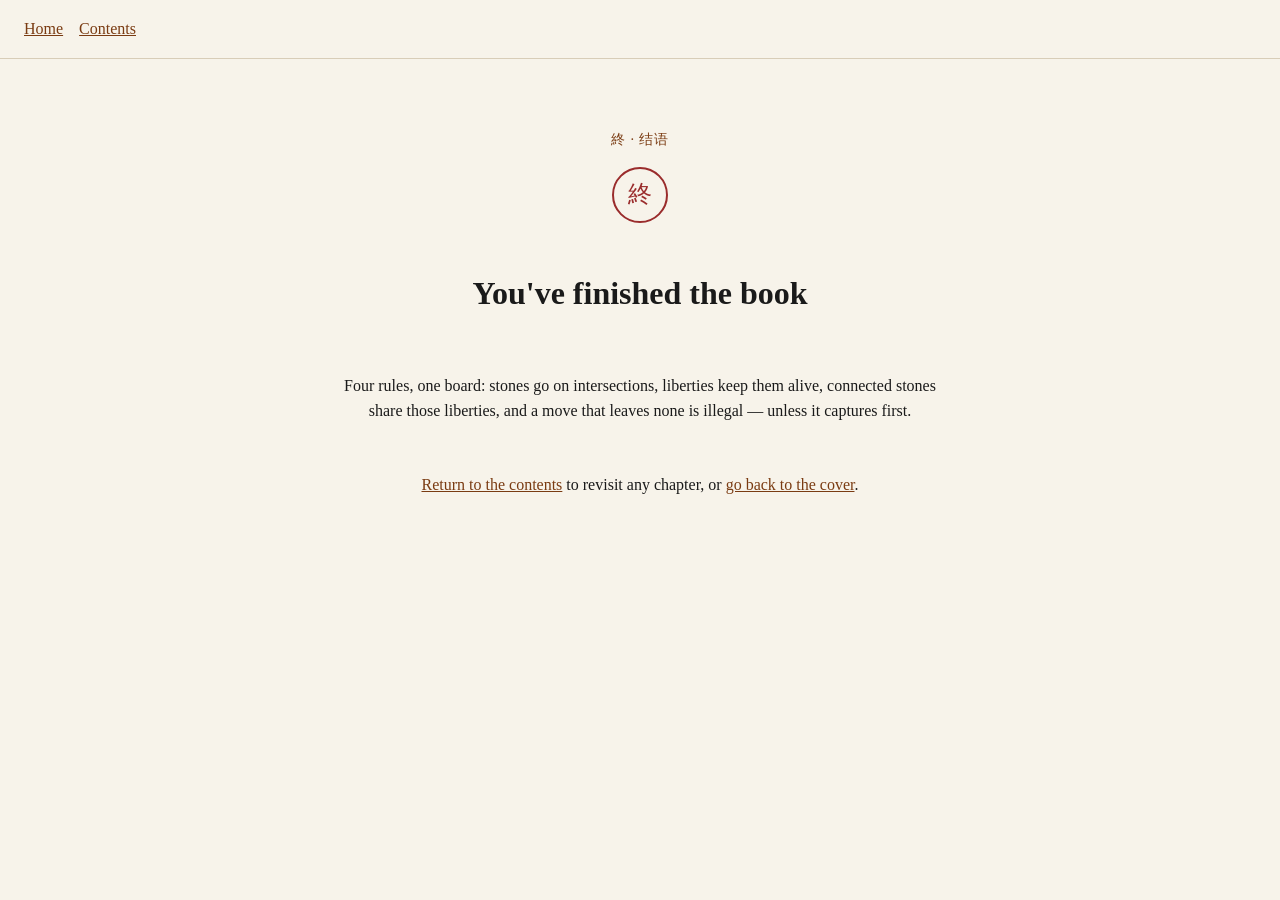
==== closing.html @ a7fff4a4 "feat: redesign lessons as interactive Go teaching book Co-Authored-By: Claude Sonnet 5 <noreply@anth" ====
<!doctype html>
<html lang="en-AU">
  <head>
    <meta charset="UTF-8" />
    <meta name="viewport" content="width=device-width, initial-scale=1.0" />
    <title>Closing — Learn Go</title>
    <link rel="stylesheet" href="./styles.css" />
    <script>
      (function () {
        try {
          var turn = sessionStorage.getItem("learn-go:page-turn");
          if (turn) {
            document.documentElement.setAttribute("data-turn", turn);
            sessionStorage.removeItem("learn-go:page-turn");
          }
        } catch (error) {
          // sessionStorage unavailable: falls back to the default transition.
        }
      })();
    </script>
  </head>
  <body>
    <header>
      <nav aria-label="Primary">
        <a href="./">Home</a>
        <a href="./contents.html">Contents</a>
      </nav>
    </header>
    <main class="closing">
      <p class="chapter-kicker">終 · 结语</p>
      <div class="closing-seal" aria-hidden="true">終</div>
      <h1>You've finished the book</h1>
      <p>
        Four rules, one board: stones go on intersections, liberties keep
        them alive, connected stones share those liberties, and a move that
        leaves none is illegal &mdash; unless it captures first.
      </p>
      <p>
        <a href="./contents.html">Return to the contents</a> to revisit any
        chapter, or <a href="./">go back to the cover</a>.
      </p>
    </main>
    <footer>
      <nav id="book-nav" aria-label="Chapter navigation"></nav>
    </footer>
    <script type="module">
      import { mount } from "./book-nav.ts";
      mount("closing", document.querySelector("#book-nav"));
    </script>
  </body>
</html>
---- styles.css ----
:root {
  color-scheme: light;

  --paper: #f7f3ea;
  --ink: #1a1a1a;
  --accent: #7a3b12;
  --rule: #d8cdb8;
  --seal: #9a2c2c;
  --board-wood: #dcb35c;
  --board-line: #3a2c14;
  --stone-black: #1c1c1c;
  --stone-white: #f5f5f0;
}

/* Cross-document page turns (§4): opt in to the platform's View Transitions
   API instead of a page-flip dependency. Unsupported browsers just navigate
   normally, so this needs no feature detection or fallback code. */
@view-transition {
  navigation: auto;
}

* {
  box-sizing: border-box;
}

body {
  margin: 0;

  /* Georgia/Times cover Latin text; the CJK fallbacks only ever get used for
     the chapter kickers' Chinese characters, which those fonts have no
     glyphs for. */
  font-family: Georgia, "Times New Roman", "Songti SC", "Noto Serif SC", serif;
  line-height: 1.6;
  color: var(--ink);
  background: var(--paper);
}

a {
  color: var(--accent);
}

header {
  padding: 1rem 1.5rem;
  border-bottom: 1px solid var(--rule);
  view-transition-name: book-header;
}

nav[aria-label="Primary"] {
  display: flex;
  gap: 1rem;
}

main {
  max-width: 40rem;
  margin: 0 auto;
  padding: 2rem 1.5rem 3rem;
  view-transition-name: book-page;
}

/* Cover page */
.cover {
  min-height: 60vh;
  display: flex;
  flex-direction: column;
  align-items: center;
  justify-content: center;
  text-align: center;
  gap: 1rem;
}

.cover-kicker {
  margin: 0;
  font-size: 1rem;
  letter-spacing: 0.05em;
  color: var(--accent);
}

.cover-tagline {
  font-style: italic;
  color: var(--accent);
  font-size: 1.25rem;
  margin: 0;
}

.cover-enter {
  display: inline-block;
  margin-top: 1rem;
  padding: 0.75rem 1.75rem;
  border: 1px solid var(--ink);
  border-radius: 0.25rem;
  text-decoration: none;
  transition: background-color 0.15s ease;
}

.cover-enter:hover {
  background-color: var(--rule);
}

/* Contents */
.contents-list {
  list-style: none;
  padding: 0;
  display: grid;
  gap: 0.75rem;
}

.contents-list li {
  display: flex;
  justify-content: space-between;
  align-items: center;
  gap: 1rem;
  padding: 0.75rem 1rem;
  border: 1px solid var(--rule);
  border-radius: 0.25rem;
}

.contents-entry {
  display: flex;
  flex-direction: column;
  gap: 0.15rem;
}

.lesson-status {
  color: var(--accent);
  font-size: 0.9rem;
}

/* Chapter numbering, shared by the contents list and every chapter page. A
   <p>, never a heading, so each page keeps exactly one <h1>. */
.chapter-kicker {
  margin: 0;
  font-size: 0.9rem;
  letter-spacing: 0.05em;
  color: var(--accent);
  font-style: normal;
}

/* The one or two sentences linking a chapter to the next (§7): visually
   set apart from the lesson's own explanatory text, not just another <p>. */
.chapter-transition {
  margin-top: 1.5rem;
  padding-top: 1rem;
  border-top: 1px solid var(--rule);
  font-style: italic;
}

/* A red seal/stamp accent for a completed chapter — text-based, so there's
   no image or alt-text to manage. */
.chapter-done {
  display: inline-flex;
  align-items: center;
  justify-content: center;
  width: 1.4rem;
  height: 1.4rem;
  border: 1px solid var(--seal);
  border-radius: 50%;
  color: var(--seal);
  font-size: 0.75rem;
  line-height: 1;
}

/* Lesson spread: a two-page book layout on wide screens, a single readable
   column on narrow ones rather than a shrunken spread. */
main.spread {
  max-width: 60rem;
}

.spread {
  display: grid;
  grid-template-columns: 1fr 1fr;
  gap: 2rem;
  align-items: start;
}

@media (width <= 47.99rem) {
  .spread {
    grid-template-columns: 1fr;
  }
}

.spread-board {
  display: flex;
  flex-direction: column;
  align-items: center;
  gap: 1rem;
}

.lesson-feedback {
  text-align: center;
  min-height: 1.6em;
  margin: 0;
}

.lesson-instruction {
  font-style: italic;
}

.lesson-controls {
  display: flex;
  flex-wrap: wrap;
  justify-content: center;
  gap: 0.75rem;
}

/* Page-turn footer (§4/§8): Previous/Next book-nav links shared by the four
   chapter pages and the closing page, rendered by book-nav.ts. */
.book-nav {
  display: flex;
  justify-content: space-between;
  gap: 1rem;
  margin-top: 2.5rem;
  padding-top: 1.25rem;
  border-top: 1px solid var(--rule);
}

.book-nav-link {
  display: inline-flex;
  align-items: center;
  min-height: 2.75rem;
  padding: 0.6rem 1.1rem;
  border: 1px solid var(--rule);
  border-radius: 0.25rem;
  text-decoration: none;
  transition: background-color 0.15s ease;
}

.book-nav-link:hover {
  background-color: var(--rule);
}

/* Closing page */
.closing {
  min-height: 60vh;
  display: flex;
  flex-direction: column;
  align-items: center;
  justify-content: center;
  text-align: center;
  gap: 1rem;
}

.closing-seal {
  width: 3.5rem;
  height: 3.5rem;
  display: flex;
  align-items: center;
  justify-content: center;
  margin-bottom: 0.5rem;
  border: 2px solid var(--seal);
  border-radius: 50%;
  color: var(--seal);
  font-size: 1.5rem;
}

/* Go board component */
.go-board {
  width: min(100%, 30rem);
  display: flex;
  flex-direction: column;
  align-items: center;
  gap: 0.75rem;
}

.go-board-grid {
  width: 100%;
  aspect-ratio: 1;
  background: var(--board-wood);
  border-radius: 0.25rem;
  touch-action: manipulation;
}

.go-board-line {
  stroke: var(--board-line);
  stroke-width: 0.03;
}

.go-board-star {
  fill: var(--board-line);
}

.go-board-hint {
  fill: var(--board-line);
  opacity: 0.35;
}

.go-board-highlight {
  fill: none;
  stroke: var(--accent);
  stroke-width: 0.05;
  pointer-events: none;
}

.go-board-point {
  fill: transparent;
}

.go-board-point-active {
  cursor: pointer;
}

.go-board-point-active:hover,
.go-board-point-active:focus-visible {
  stroke: var(--accent);
  stroke-width: 0.03;
  outline: none;
}

/* Some engines apply a default focus ring on plain :focus rather than
   waiting for :focus-visible's keyboard-only heuristic; suppress that too so
   a clicked point never grows a native outline the size guessed for an SVG
   shape with no CSS box. */
.go-board-point:focus {
  outline: none;
}

.go-board-point-black {
  fill: var(--stone-black);
  stroke: #000;
  stroke-width: 0.02;
}

.go-board-point-white {
  fill: var(--stone-white);
  stroke: #000;
  stroke-width: 0.02;
}

.go-board-reset {
  padding: 0.4rem 1rem;
  border: 1px solid var(--rule);
  border-radius: 0.25rem;
  background: var(--paper);
  color: var(--ink);
  cursor: pointer;
}

/* Page-turn transition (§4). The header keeps its own transition-name but no
   custom animation, so identical header markup just swaps instantly instead
   of visibly crossfading. */
::view-transition-old(book-header),
::view-transition-new(book-header) {
  animation: none;
}

/* A direct jump (contents list, header nav, the cover) never tags a
   direction, so it keeps the browser's default crossfade — just shortened,
   per §8's "direct contents navigation may use a shorter transition." */
html:not([data-turn]) ::view-transition-old(book-page),
html:not([data-turn]) ::view-transition-new(book-page) {
  animation-duration: 120ms;
}

/* Sequential Prev/Next (§4): a short rotate + slide standing in for a page
   turning forward or back. Chosen over a page-flip library because this is
   plain CSS with no runtime dependency at all. */
html[data-turn="next"]::view-transition-old(book-page) {
  animation: book-page-out-next 220ms ease-in both;
}

html[data-turn="next"]::view-transition-new(book-page) {
  animation: book-page-in-next 220ms ease-out both;
}

html[data-turn="prev"]::view-transition-old(book-page) {
  animation: book-page-out-prev 220ms ease-in both;
}

html[data-turn="prev"]::view-transition-new(book-page) {
  animation: book-page-in-prev 220ms ease-out both;
}

@keyframes book-page-out-next {
  to {
    transform: rotateY(-8deg) translateX(-6%);
    opacity: 0;
  }
}

@keyframes book-page-in-next {
  from {
    transform: rotateY(8deg) translateX(6%);
    opacity: 0;
  }
}

@keyframes book-page-out-prev {
  to {
    transform: rotateY(8deg) translateX(6%);
    opacity: 0;
  }
}

@keyframes book-page-in-prev {
  from {
    transform: rotateY(-8deg) translateX(-6%);
    opacity: 0;
  }
}

/* §6: reduced motion keeps a transition (so the incoming page isn't a jarring
   pop-in) but drops the physical rotate/slide for a near-instant fade. */
@media (prefers-reduced-motion: reduce) {
  ::view-transition-group(*),
  ::view-transition-old(*),
  ::view-transition-new(*) {
    animation-duration: 1ms !important;
    animation-delay: 0s !important;
  }
}
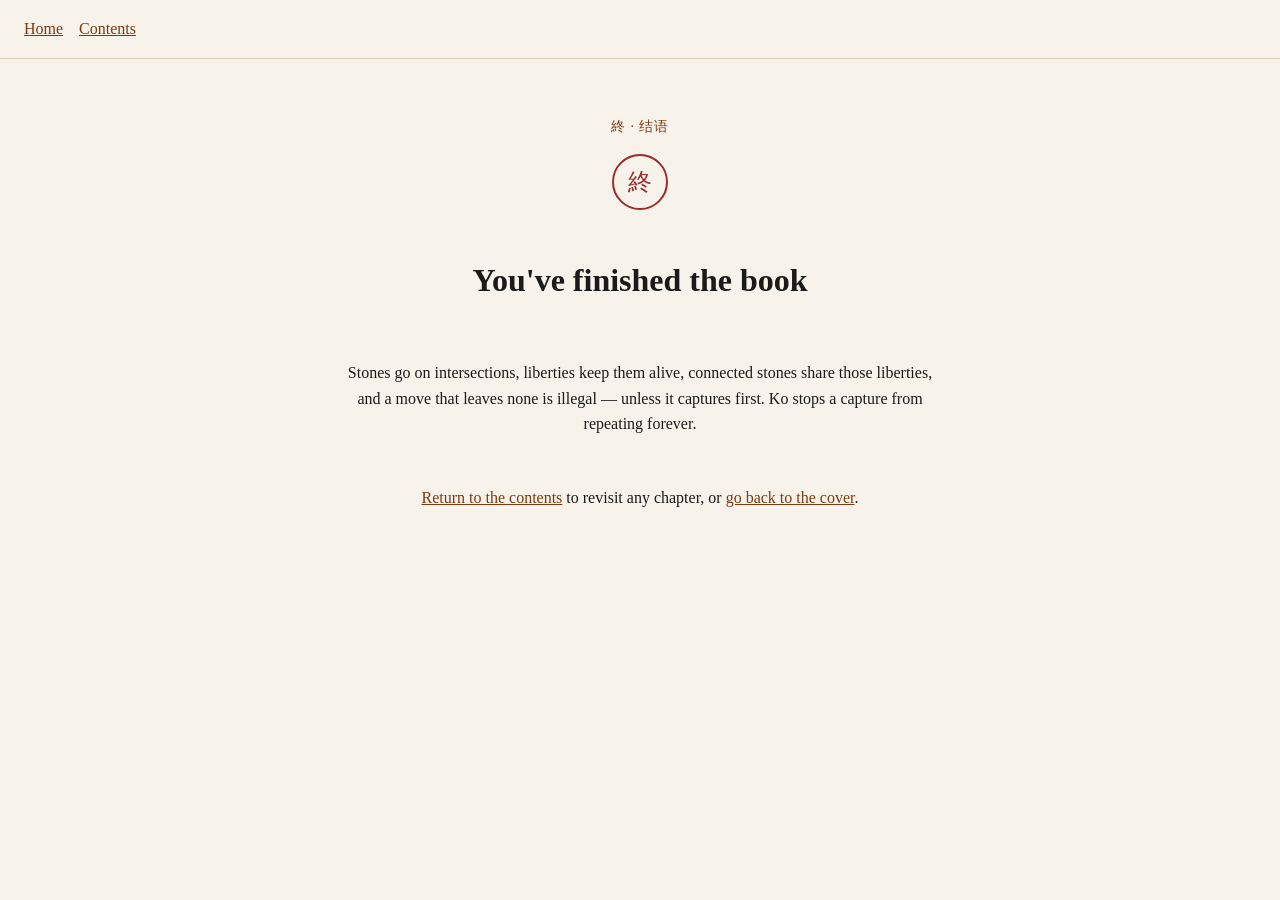
==== commit a593311a: "feat: add ko rule lesson Simple ko support in go-rules.ts (placeStone's optional koBoard parameter)," ====
--- a/closing.html
+++ b/closing.html
@@ -31,9 +31,10 @@
       <div class="closing-seal" aria-hidden="true">終</div>
       <h1>You've finished the book</h1>
       <p>
-        Four rules, one board: stones go on intersections, liberties keep
-        them alive, connected stones share those liberties, and a move that
-        leaves none is illegal &mdash; unless it captures first.
+        Stones go on intersections, liberties keep them alive, connected
+        stones share those liberties, and a move that leaves none is illegal
+        &mdash; unless it captures first. Ko stops a capture from repeating
+        forever.
       </p>
       <p>
         <a href="./contents.html">Return to the contents</a> to revisit any
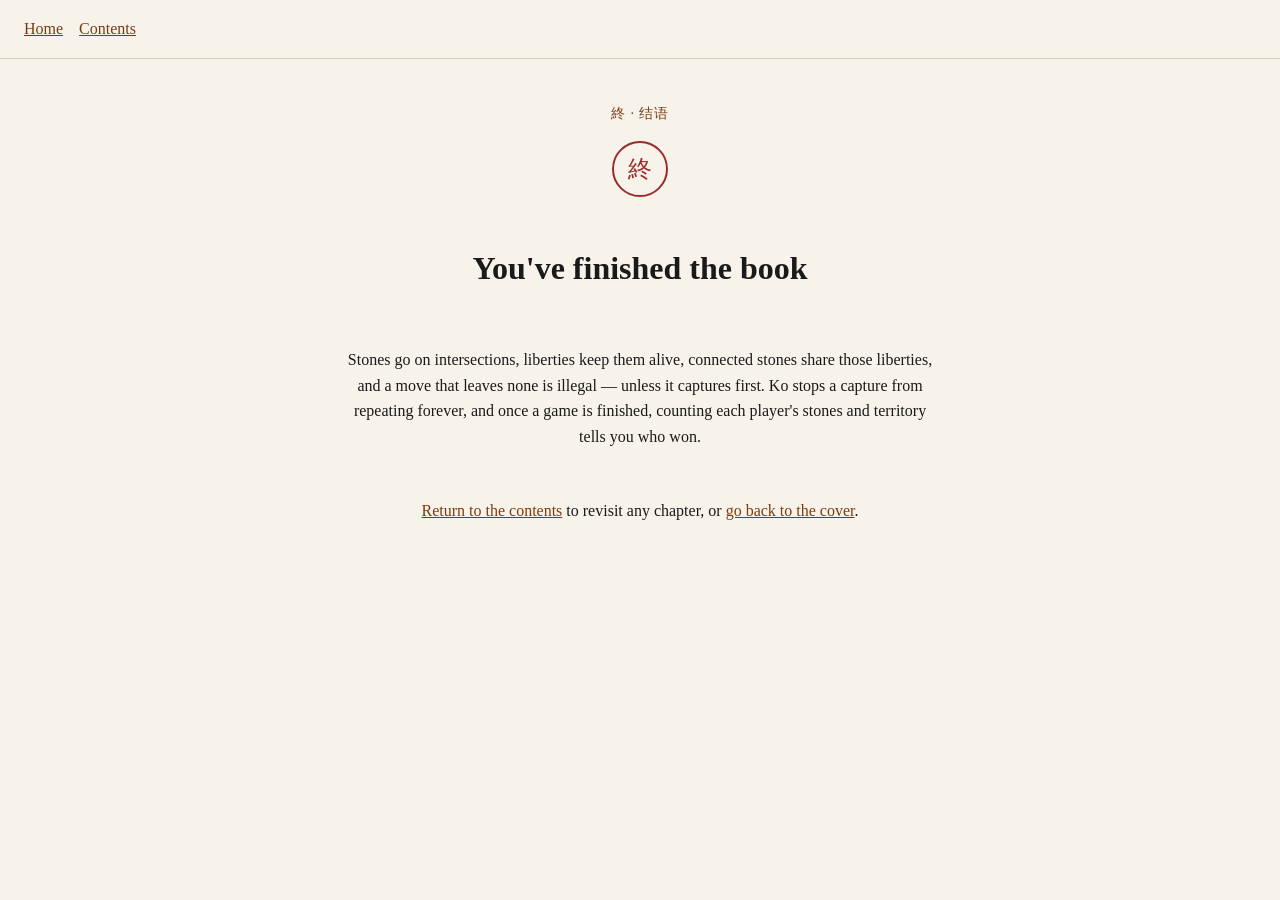
==== commit c35f3567: "feat: add final scoring lesson" ====
--- a/closing.html
+++ b/closing.html
@@ -34,7 +34,8 @@
         Stones go on intersections, liberties keep them alive, connected
         stones share those liberties, and a move that leaves none is illegal
         &mdash; unless it captures first. Ko stops a capture from repeating
-        forever.
+        forever, and once a game is finished, counting each player's stones
+        and territory tells you who won.
       </p>
       <p>
         <a href="./contents.html">Return to the contents</a> to revisit any
--- a/styles.css
+++ b/styles.css
@@ -313,6 +313,31 @@
   outline: none;
 }
 
+/* Territory markers (Lesson 6): shape carries the meaning, colour is only a
+   secondary cue — a square, a ring, and a cross read apart from each other
+   even in grayscale or under a colour-vision deficiency. */
+.go-board-marker {
+  pointer-events: none;
+}
+
+.go-board-marker-black {
+  fill: var(--ink);
+  opacity: 0.55;
+}
+
+.go-board-marker-white {
+  fill: none;
+  stroke: var(--ink);
+  stroke-width: 0.05;
+  opacity: 0.75;
+}
+
+.go-board-marker-neutral {
+  stroke: var(--accent);
+  stroke-width: 0.05;
+  opacity: 0.75;
+}
+
 .go-board-point-black {
   fill: var(--stone-black);
   stroke: #000;
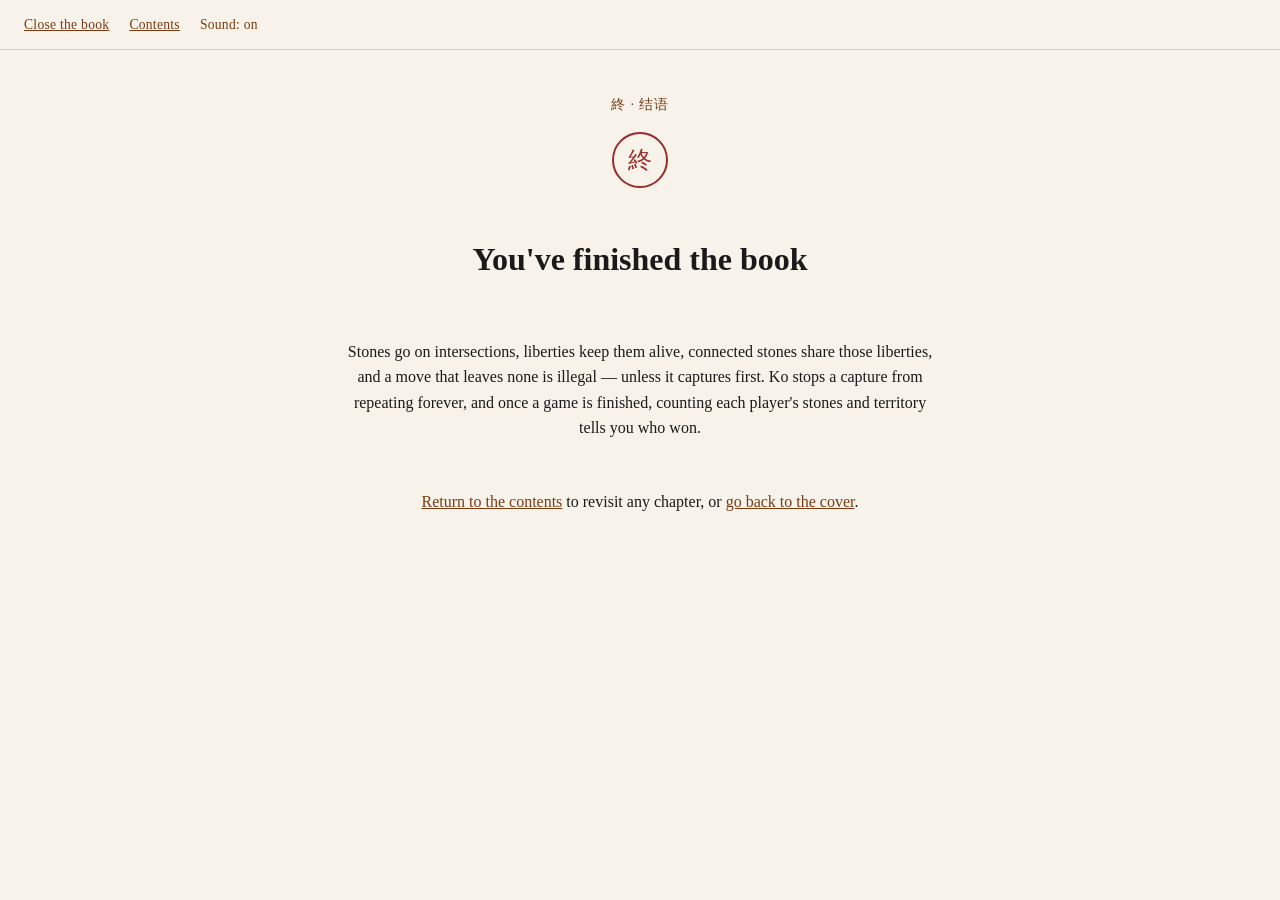
==== commit 790e4ba7: "feat: refine book layout and add Go move audio Change the decorative background board to a true 16x1" ====
--- a/closing.html
+++ b/closing.html
@@ -22,8 +22,9 @@
   <body>
     <header>
       <nav aria-label="Primary">
-        <a href="./">Home</a>
+        <a href="./">Close the book</a>
         <a href="./contents.html">Contents</a>
+        <button type="button" id="sound-toggle" class="sound-toggle" aria-pressed="false">Sound: on</button>
       </nav>
     </header>
     <main class="closing">
@@ -46,8 +47,10 @@
       <nav id="book-nav" aria-label="Chapter navigation"></nav>
     </footer>
     <script type="module">
+      import { mountSoundToggle } from "./audio.ts";
       import { mount } from "./book-nav.ts";
       mount("closing", document.querySelector("#book-nav"));
+      mountSoundToggle(document.querySelector("#sound-toggle"));
     </script>
   </body>
 </html>
--- a/styles.css
+++ b/styles.css
@@ -10,6 +10,24 @@
   --board-line: #3a2c14;
   --stone-black: #1c1c1c;
   --stone-white: #f5f5f0;
+
+  /* Cover book (§ cover redesign): dyed cloth binding, not a UI-blue. */
+  --cloth: #202a49;
+  --cloth-dark: #141b31;
+  --label-paper: #efe3c8;
+  --label-border: #2a2116;
+
+  /* Tabletop scene: the wood/beige/paper world the book physically rests
+     in, kept separate from --board-wood (the in-lesson SVG board) so this
+     milestone's environment work can't accidentally touch lesson pages. */
+  --scene-bg: #e9dfc6;
+  --table-wood-mid: #c1873f;
+  --table-wood-dark: #8c5c26;
+  --table-wood-line: #1f160d;
+  --bowl-wood: #4a2f18;
+  --bowl-wood-light: #6b4526;
+  --leaf: #f1e6cf;
+  --leaf-fibre: #7a5f35;
 }
 
 /* Cross-document page turns (§4): opt in to the platform's View Transitions
@@ -39,15 +57,62 @@
   color: var(--accent);
 }
 
+/* Off-screen but still in the accessibility tree — used where a page needs a
+   real <h1>/landmark for spec/invariants.test.ts without a visible heading,
+   e.g. the closed cover, which communicates its title graphically instead. */
+.visually-hidden {
+  position: absolute;
+  width: 1px;
+  height: 1px;
+  padding: 0;
+  margin: -1px;
+  overflow: hidden;
+  clip-path: inset(50%);
+  white-space: nowrap;
+  border: 0;
+}
+
+/* Restrained book chrome (§8), not a website header: small and quiet so it
+   reads as the book's running head, not a navbar competing with the page. */
 header {
-  padding: 1rem 1.5rem;
+  padding: 0.85rem 1.5rem;
   border-bottom: 1px solid var(--rule);
   view-transition-name: book-header;
 }
 
 nav[aria-label="Primary"] {
   display: flex;
-  gap: 1rem;
+  gap: 1.25rem;
+  font-size: 0.85rem;
+  letter-spacing: 0.02em;
+}
+
+/* Global sound toggle (§Change 3): a plain nav item, not a settings panel, so
+   it sits alongside "Close the book"/"Contents" rather than competing with
+   them. Muted state is carried entirely by the text label and aria-pressed —
+   no icon/alt to keep in sync. */
+.sound-toggle {
+  padding: 0;
+  border: none;
+  background: none;
+  font: inherit;
+  font-size: 0.85rem;
+  letter-spacing: 0.02em;
+  color: var(--accent);
+  cursor: pointer;
+}
+
+.sound-toggle:hover {
+  text-decoration: underline;
+}
+
+.sound-toggle:focus-visible {
+  outline: 2px solid var(--accent);
+  outline-offset: 3px;
+}
+
+.sound-toggle[aria-pressed="true"] {
+  opacity: 0.6;
 }
 
 main {
@@ -57,9 +122,190 @@
   view-transition-name: book-page;
 }
 
-/* Cover page */
+/* Both sit above the fixed .table-scene backdrop (§9), regardless of DOM
+   order, so the tabletop never bleeds through the book or its chrome. */
+header,
+main {
+  position: relative;
+  z-index: 1;
+}
+
+/* Tabletop backdrop (§5–§9): a fixed, viewport-anchored wood Go board and
+   bowls behind the book. It carries no view-transition-name of its own —
+   since it renders identically on the cover and on Contents, it's simply
+   part of each document's default (untagged) root snapshot, so the browser
+   never animates it at all; only the named book-page element inside it
+   turns. Decorative throughout, hence aria-hidden on the whole scene and
+   pointer-events: none so it can never intercept a click. */
+.table-scene {
+  position: fixed;
+  inset: 0;
+  z-index: 0;
+  overflow: hidden;
+  pointer-events: none;
+}
+
+.table-scene-surface {
+  position: absolute;
+  inset: 0;
+  background: var(--scene-bg);
+}
+
+.table-board {
+  position: absolute;
+  top: 50%;
+  left: 50%;
+  width: min(88vmin, 62rem);
+  aspect-ratio: 1;
+  transform: translate(-50%, -50%);
+  border-radius: 0.4rem;
+  background:
+    repeating-linear-gradient(89deg, rgb(0 0 0 / 4%) 0 2px, transparent 2px 14px),
+    repeating-linear-gradient(1deg, rgb(255 255 255 / 5%) 0 1px, transparent 1px 22px),
+    radial-gradient(ellipse at 50% 40%, var(--table-wood-mid), var(--table-wood-dark) 85%);
+  box-shadow:
+    0 1.5rem 3rem rgb(40 26 10 / 30%),
+    inset 0 0 0 1px rgb(0 0 0 / 15%);
+}
+
+/* A true 16x16 intersection grid (16 lines each axis) occupying almost all of
+   the wood square — decorative only, unrelated to the 9x9 lesson boards
+   rendered by go-board.ts, so this can't affect any lesson or the rules
+   engine. No hoshi: 16x16 has no canonical star points. */
+.table-board-grid {
+  position: absolute;
+  inset: 1%;
+}
+
+.table-board-grid line {
+  stroke: var(--table-wood-line);
+  stroke-width: 0.35;
+  stroke-linecap: round;
+  opacity: 0.88;
+}
+
+.table-board-grid circle {
+  fill: var(--table-wood-line);
+  opacity: 0.88;
+}
+
+/* Bowls are major secondary objects (§7), not corner icons: sized well above
+   the board's own scale and pulled in toward it rather than left stranded at
+   the viewport edges. Slightly asymmetric placement (top/bottom/inset differ)
+   reads as a real table, not a mirrored UI layout. */
+.table-bowl {
+  position: absolute;
+  width: clamp(11rem, 26vmin, 20rem);
+}
+
+.table-bowl-white {
+  top: 3%;
+  right: 11%;
+}
+
+.table-bowl-black {
+  bottom: 4%;
+  left: 8%;
+}
+
+@media (width <= 47.99rem) {
+  /* Full bowls don't fit beside a near-full-width board on a phone; letting
+     them bleed off the edge (§12) reads as photographic cropping rather than
+     a shrunk-down icon. */
+  .table-bowl {
+    width: clamp(9rem, 34vmin, 13rem);
+  }
+
+  .table-bowl-white {
+    top: 1%;
+    right: -4%;
+  }
+
+  .table-bowl-black {
+    bottom: 2%;
+    left: -4%;
+  }
+}
+
+.table-bowl-shadow {
+  fill: rgb(20 12 4 / 30%);
+}
+
+.table-bowl-rim-highlight {
+  fill: none;
+  stroke: rgb(255 255 255 / 25%);
+  stroke-width: 3;
+  stroke-linecap: round;
+}
+
+.table-bowl-stones-white {
+  fill: url("#stoneWhiteFill");
+  stroke: var(--label-border);
+  stroke-width: 0.6;
+}
+
+.table-bowl-stones-black {
+  fill: url("#stoneBlackFill");
+  stroke: rgb(255 255 255 / 12%);
+  stroke-width: 0.5;
+}
+
+/* Cheap per-stone lighting variety (§6) without hand-authoring extra gradient
+   stops for every circle in the pile. */
+.table-bowl-stones-white circle:nth-child(3n) {
+  filter: brightness(0.93);
+}
+
+.table-bowl-stones-black circle:nth-child(4n) {
+  filter: brightness(1.18);
+}
+
+/* A few loose stones beside each bowl (§8) — plain CSS circles, not SVG, so
+   this stays a handful of DOM nodes rather than another asset. */
+.table-loose-stone {
+  position: absolute;
+  aspect-ratio: 1;
+  border-radius: 50%;
+  box-shadow: 0 0.15rem 0.3rem rgb(20 12 4 / 35%);
+}
+
+.table-loose-stone-black {
+  background: radial-gradient(circle at 35% 28%, #4a4a4a, #0a0a0a 75%);
+}
+
+.table-loose-stone-white {
+  background: radial-gradient(circle at 35% 28%, #fffdf6 0%, #efe6cf 55%, #c9bd9d 100%);
+  border: 1px solid var(--label-border);
+}
+
+.table-loose-stone-white-1 {
+  width: 2.4rem;
+  top: 15%;
+  right: 8%;
+}
+
+.table-loose-stone-white-2 {
+  width: 1.9rem;
+  top: 20%;
+  right: 15%;
+}
+
+.table-loose-stone-black-1 {
+  width: 2.4rem;
+  bottom: 16%;
+  left: 6%;
+}
+
+.table-loose-stone-black-2 {
+  width: 1.9rem;
+  bottom: 10%;
+  left: 14%;
+}
+
+/* Cover page: the closed book IS the homepage — no hero copy, just the book,
+   given the full viewport height to sit in. */
 .cover {
-  min-height: 60vh;
+  min-height: 100vh;
   display: flex;
   flex-direction: column;
   align-items: center;
@@ -68,13 +314,6 @@
   gap: 1rem;
 }
 
-.cover-kicker {
-  margin: 0;
-  font-size: 1rem;
-  letter-spacing: 0.05em;
-  color: var(--accent);
-}
-
 .cover-tagline {
   font-style: italic;
   color: var(--accent);
@@ -83,46 +322,181 @@
 }
 
 .cover-enter {
-  display: inline-block;
+  display: inline-flex;
+  flex-direction: column;
+  align-items: center;
+  gap: 0.85rem;
   margin-top: 1rem;
-  padding: 0.75rem 1.75rem;
-  border: 1px solid var(--ink);
-  border-radius: 0.25rem;
   text-decoration: none;
-  transition: background-color 0.15s ease;
-}
-
-.cover-enter:hover {
-  background-color: var(--rule);
-}
-
-/* Contents */
-.contents-list {
-  list-style: none;
-  padding: 0;
-  display: grid;
-  gap: 0.75rem;
-}
-
-.contents-list li {
-  display: flex;
-  justify-content: space-between;
+  color: inherit;
+  border-radius: 0.3rem;
+}
+
+.cover-enter:focus-visible {
+  outline: 2px solid var(--accent);
+  outline-offset: 6px;
+}
+
+/* The closed book itself: dyed indigo cloth, a thread-bound spine, and a
+   pasted title label, with faint white kifu line art on the cloth. Sized off
+   its own inline size (not the viewport) via a container query, so the label
+   text and diagram scale together with the book rather than drifting apart
+   at different viewports. */
+.cover-book {
+  position: relative;
+  container-type: inline-size;
+  width: clamp(16rem, 48vw, 30rem);
+  aspect-ratio: 5 / 7;
+  border-radius: 0.15rem;
+  background-color: var(--cloth);
+
+  /* Uneven dye tone plus a soft vignette, so the cloth reads as tactile
+     material rather than a flat colour fill (§4). */
+  background-image:
+    radial-gradient(circle at 22% 18%, rgb(255 255 255 / 4%), transparent 42%),
+    radial-gradient(circle at 78% 82%, rgb(0 0 0 / 14%), transparent 48%),
+    linear-gradient(160deg, rgb(255 255 255 / 4%), transparent 35%);
+  box-shadow:
+    0 0.5rem 1.25rem rgb(10 12 24 / 35%),
+    0 0.1rem 0.25rem rgb(10 12 24 / 25%),
+    inset 0 0 2.5rem rgb(0 0 0 / 25%);
+  overflow: hidden;
+  transition: transform 0.18s ease, box-shadow 0.18s ease;
+}
+
+/* A very subtle woven-cloth texture — not noise, not a gloss gradient. */
+.cover-book::before {
+  content: "";
+  position: absolute;
+  inset: 0;
+  background-image: repeating-linear-gradient(
+    135deg,
+    rgb(255 255 255 / 4%) 0 1px,
+    transparent 1px 5px
+  );
+  pointer-events: none;
+}
+
+.cover-enter:hover .cover-book,
+.cover-enter:focus-visible .cover-book {
+  transform: translateY(-0.2rem);
+  box-shadow:
+    0 0.75rem 1.75rem rgb(10 12 24 / 40%),
+    0 0.15rem 0.35rem rgb(10 12 24 / 30%),
+    inset 0 0 2.5rem rgb(0 0 0 / 25%);
+}
+
+.cover-book-art {
+  position: absolute;
+  inset: 0;
+  width: 100%;
+  height: 100%;
+}
+
+.cover-book-spine {
+  fill: var(--cloth-dark);
+}
+
+.cover-book-art .cover-book-thread line {
+  stroke: rgb(245 240 225 / 55%);
+  stroke-width: 1.5;
+}
+
+.cover-book-art .cover-book-thread circle {
+  fill: rgb(245 240 225 / 80%);
+}
+
+/* A single small kifu fragment (§2): a printed game-record insert pasted to
+   one corner of the cloth, not a board-wide grid — restrained enough to read
+   as an antique illustration rather than UI decoration. Real filled black
+   and white stones, no move numbers, so it reads as a miniature Go position
+   rather than a generic grid ornament. */
+.cover-kifu-grid {
+  stroke: rgb(255 255 255 / 20%);
+  stroke-width: 1;
+}
+
+.cover-kifu-stone-black {
+  fill: #16130f;
+  stroke: rgb(255 255 255 / 14%);
+  stroke-width: 0.6;
+}
+
+.cover-kifu-stone-white {
+  fill: var(--label-paper);
+  stroke: var(--label-border);
+  stroke-width: 1;
+}
+
+/* Pasted title-slip label: a warm ivory paper strip toward the right side,
+   font-sized in container units so it scales exactly with the book, not the
+   viewport. */
+.cover-book-label {
+  position: absolute;
+  top: 8%;
+  right: 8%;
+  bottom: 8%;
+  width: 28%;
+  background: var(--label-paper);
+  border: 1px solid var(--label-border);
+  border-radius: 0.1rem;
+  box-shadow: 0 0.1rem 0.3rem rgb(0 0 0 / 25%);
+  display: flex;
   align-items: center;
-  gap: 1rem;
-  padding: 0.75rem 1rem;
-  border: 1px solid var(--rule);
-  border-radius: 0.25rem;
-}
-
-.contents-entry {
-  display: flex;
-  flex-direction: column;
-  gap: 0.15rem;
-}
-
-.lesson-status {
-  color: var(--accent);
-  font-size: 0.9rem;
+  justify-content: center;
+}
+
+/* Chinese title-slip text (§2): vertical-rl's default 'mixed' text-orientation
+   keeps CJK glyphs upright (top-to-bottom reading order) with no orientation
+   override needed — unlike the Latin title this replaces, which had to be
+   rotated sideways. Font stack leads with the CJK serif fallbacks already
+   used for the chapter kickers (Songti SC / Noto Serif SC — present on the
+   grading browser without a webfont asset), falling back to a plain serif
+   rather than any unreliable/decorative face, so the characters always
+   render. The same ink-brush SVG filter (defined in .cover-book-art's
+   <defs>) gives it a dry-brush, printed-manual texture at a gentler
+   displacement scale than the old Latin title needed, so the strokes stay
+   legible. */
+.cover-book-label-text {
+  writing-mode: vertical-rl;
+  font-family: "Songti SC", "Noto Serif SC", Georgia, serif;
+  font-weight: 700;
+  font-size: 11cqw;
+  letter-spacing: 0.12em;
+  color: var(--label-border);
+  filter: url("#ink-brush");
+}
+
+/* Shared interior page material (§11/§13): aged, faintly fibrous paper for
+   any open-book page. Kept independent of .book-open's sizing so a future
+   Prologue/lesson page can adopt just the material. */
+.leaf {
+  background-color: var(--leaf);
+  background-image:
+    repeating-linear-gradient(90deg, rgb(0 0 0 / 2%) 0 1px, transparent 1px 6px),
+    radial-gradient(ellipse at 50% 40%, transparent 55%, rgb(122 95 53 / 12%) 100%);
+  border-radius: 0.15rem;
+  box-shadow:
+    0 0.35rem 1rem rgb(60 40 15 / 20%),
+    0 0.05rem 0.15rem rgb(60 40 15 / 15%);
+  padding: 2.5rem 3rem 3rem;
+}
+
+/* Contents is one interior page, not an open two-page spread (§Change 2): it
+   must occupy exactly the same footprint as the closed cover so Cover ->
+   Contents never widens or re-centres the book — only the page content
+   changes underneath the (unmoved) cover-sized silhouette. Reusing
+   .cover-book's own width/aspect-ratio formula verbatim, rather than merely
+   approximating it, guarantees they match at every viewport by construction. */
+.book-open {
+  width: clamp(16rem, 48vw, 30rem);
+  aspect-ratio: 5 / 7;
+  margin: 0 auto;
+}
+
+.book-open-heading {
+  text-align: center;
+  margin-bottom: 1.25rem;
 }
 
 /* Chapter numbering, shared by the contents list and every chapter page. A
@@ -133,6 +507,54 @@
   letter-spacing: 0.05em;
   color: var(--accent);
   font-style: normal;
+}
+
+.book-open-heading .chapter-kicker {
+  margin-bottom: 0.35rem;
+}
+
+@media (width <= 47.99rem) {
+  .leaf {
+    padding: 1.75rem 1.25rem 2rem;
+  }
+}
+
+/* Contents: a printed table of contents on a single page — rows separated by
+   a rule, not cards or columns. Tight vertical rhythm keeps all 8 rows on one
+   page at the cover's narrow width; aspect-ratio's height:auto still lets the
+   page grow taller (never clip) if a narrow phone needs more room than 5:7
+   allows. */
+.contents-list {
+  list-style: none;
+  padding: 0;
+  margin: 1.75rem 0 0;
+  border-top: 1px solid var(--rule);
+}
+
+.contents-list li {
+  display: flex;
+  justify-content: space-between;
+  align-items: baseline;
+  gap: 1rem;
+  padding: 0.7rem 0;
+  border-bottom: 1px solid var(--rule);
+}
+
+.contents-list li.contents-prologue {
+  padding: 0.55rem 0;
+  font-size: 0.95rem;
+  color: var(--accent);
+}
+
+.contents-entry {
+  display: flex;
+  flex-direction: column;
+  gap: 0.15rem;
+}
+
+.lesson-status {
+  color: var(--accent);
+  font-size: 0.9rem;
 }
 
 /* The one or two sentences linking a chapter to the next (§7): visually
@@ -367,58 +789,167 @@
   animation: none;
 }
 
-/* A direct jump (contents list, header nav, the cover) never tags a
-   direction, so it keeps the browser's default crossfade — just shortened,
-   per §8's "direct contents navigation may use a shorter transition." */
+/* 3D physical page turn (§14–§21): the book itself never moves — only the
+   view-transition snapshots of the *page* rotate, hinged at the spine, with
+   perspective so the rotation actually reads as depth instead of a squash.
+   perspective lives on the image-pair pseudo (the shared parent of the old
+   and new snapshots), which is where the spec places it for exactly this
+   reason: a perspective set on an ancestor of the rotated elements. */
+::view-transition-image-pair(book-page) {
+  perspective: 2000px;
+}
+
+::view-transition-old(book-page),
+::view-transition-new(book-page) {
+  backface-visibility: hidden;
+}
+
+/* A direct jump (contents list, header nav) never tags a direction, so it
+   keeps the browser's default crossfade — just shortened, per §8's "direct
+   contents navigation may use a shorter transition." */
 html:not([data-turn]) ::view-transition-old(book-page),
 html:not([data-turn]) ::view-transition-new(book-page) {
   animation-duration: 120ms;
 }
 
-/* Sequential Prev/Next (§4): a short rotate + slide standing in for a page
-   turning forward or back. Chosen over a page-flip library because this is
-   plain CSS with no runtime dependency at all. */
+html[data-turn="next"] ::view-transition-old(book-page),
+html[data-turn="next"] ::view-transition-new(book-page),
+html[data-turn="open"] ::view-transition-old(book-page),
+html[data-turn="open"] ::view-transition-new(book-page) {
+  transform-origin: left center;
+}
+
+html[data-turn="prev"] ::view-transition-old(book-page),
+html[data-turn="prev"] ::view-transition-new(book-page) {
+  transform-origin: right center;
+}
+
+/* Sequential Prev/Next: the outgoing page lifts off the spine and swings
+   past 90° out of view; the incoming page starts back-facing (hidden by
+   backface-visibility) and swings down into place. Direction is set purely
+   by which pair of keyframes runs — next and prev are mirror images of each
+   other, never the same animation played backwards. */
 html[data-turn="next"]::view-transition-old(book-page) {
-  animation: book-page-out-next 220ms ease-in both;
+  animation: book-page-turn-out-next 550ms cubic-bezier(0.45, 0, 0.2, 1) both;
 }
 
 html[data-turn="next"]::view-transition-new(book-page) {
-  animation: book-page-in-next 220ms ease-out both;
+  animation: book-page-turn-in-next 550ms cubic-bezier(0.45, 0, 0.2, 1) both;
 }
 
 html[data-turn="prev"]::view-transition-old(book-page) {
-  animation: book-page-out-prev 220ms ease-in both;
+  animation: book-page-turn-out-prev 550ms cubic-bezier(0.45, 0, 0.2, 1) both;
 }
 
 html[data-turn="prev"]::view-transition-new(book-page) {
-  animation: book-page-in-prev 220ms ease-out both;
-}
-
-@keyframes book-page-out-next {
-  to {
-    transform: rotateY(-8deg) translateX(-6%);
-    opacity: 0;
-  }
-}
-
-@keyframes book-page-in-next {
-  from {
-    transform: rotateY(8deg) translateX(6%);
-    opacity: 0;
-  }
-}
-
-@keyframes book-page-out-prev {
-  to {
-    transform: rotateY(8deg) translateX(6%);
-    opacity: 0;
-  }
-}
-
-@keyframes book-page-in-prev {
-  from {
-    transform: rotateY(-8deg) translateX(-6%);
-    opacity: 0;
+  animation: book-page-turn-in-prev 550ms cubic-bezier(0.45, 0, 0.2, 1) both;
+}
+
+/* Cover opening (§20): a slightly larger, slower rotation than an ordinary
+   page turn, since it's a heavier cover board rather than a paper leaf. The
+   Contents spread underneath is already fully rendered as the incoming
+   snapshot — nothing fades, the cover just swings away from it. */
+html[data-turn="open"]::view-transition-old(book-page) {
+  animation: book-cover-open-out 650ms cubic-bezier(0.3, 0, 0.15, 1) both;
+}
+
+html[data-turn="open"]::view-transition-new(book-page) {
+  animation: book-cover-open-in 650ms cubic-bezier(0.3, 0, 0.15, 1) both;
+}
+
+@keyframes book-page-turn-out-next {
+  0% {
+    transform: rotateY(0deg);
+    filter: drop-shadow(0 0 0 transparent);
+  }
+
+  55% {
+    filter: drop-shadow(-0.9rem 0.2rem 1.1rem rgb(20 12 4 / 40%));
+  }
+
+  100% {
+    transform: rotateY(-160deg);
+    filter: drop-shadow(0 0 0 transparent);
+  }
+}
+
+@keyframes book-page-turn-in-next {
+  0% {
+    transform: rotateY(160deg);
+    filter: drop-shadow(0.9rem 0.2rem 1.1rem rgb(20 12 4 / 40%));
+  }
+
+  45% {
+    filter: drop-shadow(0.4rem 0.1rem 0.6rem rgb(20 12 4 / 22%));
+  }
+
+  100% {
+    transform: rotateY(0deg);
+    filter: drop-shadow(0 0 0 transparent);
+  }
+}
+
+@keyframes book-page-turn-out-prev {
+  0% {
+    transform: rotateY(0deg);
+    filter: drop-shadow(0 0 0 transparent);
+  }
+
+  55% {
+    filter: drop-shadow(0.9rem 0.2rem 1.1rem rgb(20 12 4 / 40%));
+  }
+
+  100% {
+    transform: rotateY(160deg);
+    filter: drop-shadow(0 0 0 transparent);
+  }
+}
+
+@keyframes book-page-turn-in-prev {
+  0% {
+    transform: rotateY(-160deg);
+    filter: drop-shadow(-0.9rem 0.2rem 1.1rem rgb(20 12 4 / 40%));
+  }
+
+  45% {
+    filter: drop-shadow(-0.4rem 0.1rem 0.6rem rgb(20 12 4 / 22%));
+  }
+
+  100% {
+    transform: rotateY(0deg);
+    filter: drop-shadow(0 0 0 transparent);
+  }
+}
+
+@keyframes book-cover-open-out {
+  0% {
+    transform: rotateY(0deg);
+    filter: drop-shadow(0 0 0 transparent);
+  }
+
+  50% {
+    filter: drop-shadow(-1.4rem 0.4rem 1.6rem rgb(10 8 20 / 45%));
+  }
+
+  100% {
+    transform: rotateY(-165deg);
+    filter: drop-shadow(0 0 0 transparent);
+  }
+}
+
+@keyframes book-cover-open-in {
+  0% {
+    transform: rotateY(165deg);
+    filter: drop-shadow(1.4rem 0.4rem 1.6rem rgb(10 8 20 / 45%));
+  }
+
+  50% {
+    filter: drop-shadow(0.5rem 0.2rem 0.8rem rgb(10 8 20 / 25%));
+  }
+
+  100% {
+    transform: rotateY(0deg);
+    filter: drop-shadow(0 0 0 transparent);
   }
 }
 
@@ -431,4 +962,8 @@
     animation-duration: 1ms !important;
     animation-delay: 0s !important;
   }
-}
+
+  .cover-book {
+    transition: none;
+  }
+}
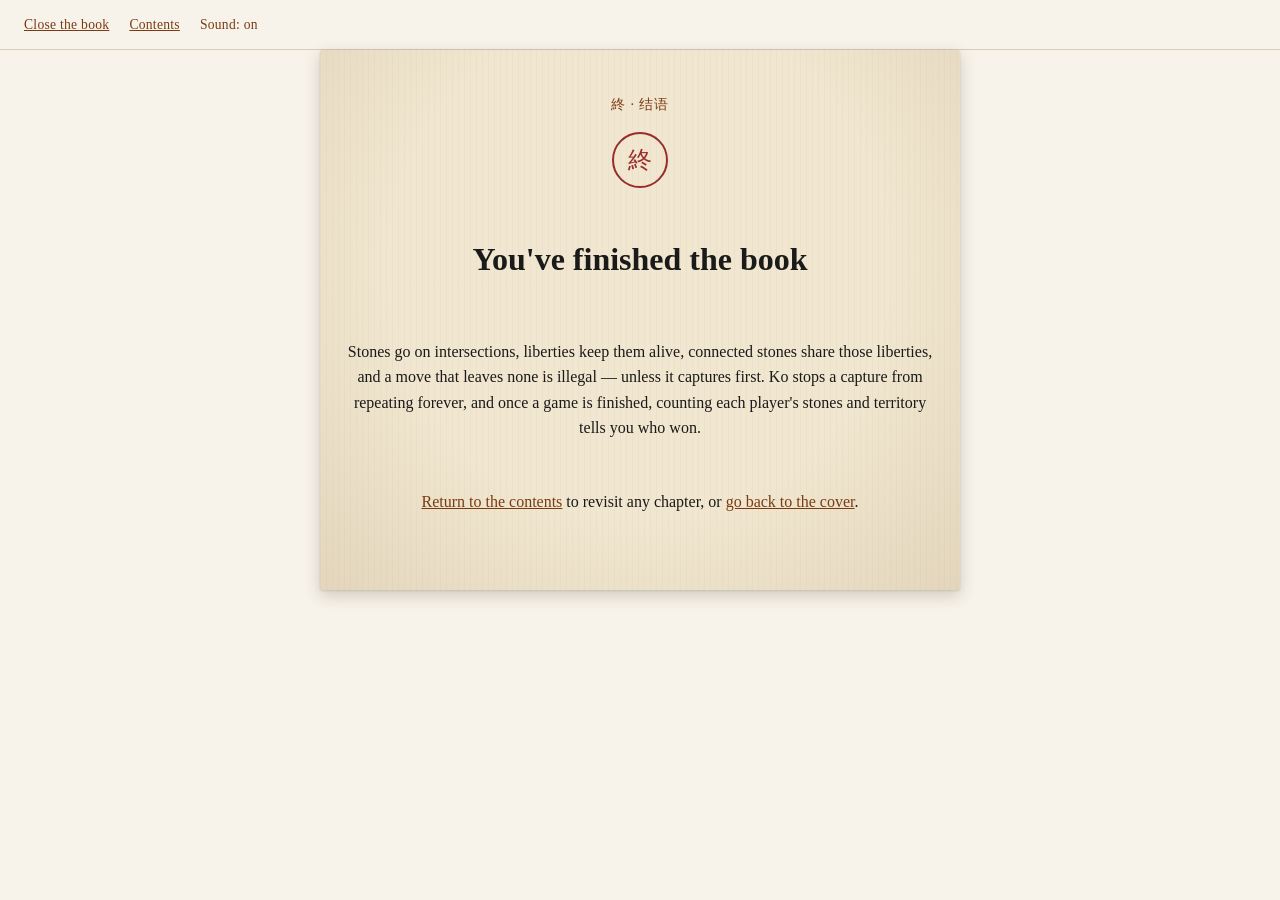
==== commit 951714a3: "feat: improve physical page-turn animation" ====
--- a/closing.html
+++ b/closing.html
@@ -28,6 +28,8 @@
       </nav>
     </header>
     <main class="closing">
+      <div class="page-fold-shadow" aria-hidden="true"></div>
+      <div class="page-back leaf" aria-hidden="true"></div>
       <p class="chapter-kicker">終 · 结语</p>
       <div class="closing-seal" aria-hidden="true">終</div>
       <h1>You've finished the book</h1>
--- a/styles.css
+++ b/styles.css
@@ -128,6 +128,41 @@
 main {
   position: relative;
   z-index: 1;
+}
+
+/* Page-turn decorative layers (§6, §8, §14): two extra named elements living
+   inside main, always fully rendered (so their view-transition snapshot has
+   real content to animate) but pinned behind main's real content at rest via
+   a negative z-index — the browser captures each named element as its own
+   independent snapshot regardless of what's drawn over it in the live page,
+   so this "hidden behind" trick has zero effect on the transition itself,
+   only on ordinary, non-transitioning browsing. Sized to main's own box
+   (not the viewport) so they can never peek out past main's own footprint,
+   the same way the existing book-page name already lives on main itself. */
+.page-back,
+.page-fold-shadow {
+  position: absolute;
+  inset: 0;
+  z-index: -1;
+  pointer-events: none;
+  backface-visibility: hidden;
+}
+
+.page-back {
+  view-transition-name: page-back;
+  padding: 0;
+}
+
+.page-fold-shadow {
+  view-transition-name: page-fold-shadow;
+  background: linear-gradient(
+    to right,
+    transparent 0%,
+    rgb(20 12 4 / 35%) 46%,
+    rgb(20 12 4 / 35%) 54%,
+    transparent 100%
+  );
+  mix-blend-mode: multiply;
 }
 
 /* Tabletop backdrop (§5–§9): a fixed, viewport-anchored wood Go board and
@@ -789,66 +824,78 @@
   animation: none;
 }
 
-/* 3D physical page turn (§14–§21): the book itself never moves — only the
-   view-transition snapshots of the *page* rotate, hinged at the spine, with
-   perspective so the rotation actually reads as depth instead of a squash.
-   perspective lives on the image-pair pseudo (the shared parent of the old
-   and new snapshots), which is where the spec places it for exactly this
-   reason: a perspective set on an ancestor of the rotated elements. */
-::view-transition-image-pair(book-page) {
-  perspective: 2000px;
+/* Layered page curl (§1–§21): three independently named snapshots choreographed
+   together — book-page (front content), page-back (aged blank reverse face),
+   page-fold-shadow (a travelling shadow at the fold) — replace the old single
+   rigid rotateY plane. Cross-name stacking is fixed here and shared by both
+   directions, since which side (old/new) does the animating is what flips
+   between next/prev, not which name sits on top of which. */
+::view-transition-group(book-page) {
+  z-index: 3;
+}
+
+::view-transition-group(page-back) {
+  z-index: 2;
+}
+
+::view-transition-group(page-fold-shadow) {
+  z-index: 1;
 }
 
 ::view-transition-old(book-page),
-::view-transition-new(book-page) {
+::view-transition-new(book-page),
+::view-transition-old(page-back),
+::view-transition-new(page-back) {
   backface-visibility: hidden;
 }
 
-/* A direct jump (contents list, header nav) never tags a direction, so it
-   keeps the browser's default crossfade — just shortened, per §8's "direct
-   contents navigation may use a shorter transition." */
-html:not([data-turn]) ::view-transition-old(book-page),
-html:not([data-turn]) ::view-transition-new(book-page) {
+/* A direct jump (contents list, header nav) never tags a direction: book-page
+   keeps its short default crossfade, and the two curl-only layers stay fully
+   suppressed since there is no fold to draw for a plain cut. */
+html:not([data-turn])::view-transition-old(book-page),
+html:not([data-turn])::view-transition-new(book-page) {
   animation-duration: 120ms;
 }
 
-html[data-turn="next"] ::view-transition-old(book-page),
-html[data-turn="next"] ::view-transition-new(book-page),
-html[data-turn="open"] ::view-transition-old(book-page),
-html[data-turn="open"] ::view-transition-new(book-page) {
+html:not([data-turn])::view-transition-old(page-back),
+html:not([data-turn])::view-transition-new(page-back),
+html:not([data-turn])::view-transition-old(page-fold-shadow),
+html:not([data-turn])::view-transition-new(page-fold-shadow) {
+  animation: none;
+  opacity: 0;
+}
+
+/* The cover has no curl layers of its own, so suppress Contents' "new" side
+   of each to prevent any stray flash while the cover swings away — §12's
+   cover keeps its own separate, untouched keyframes below. */
+html[data-turn="open"]::view-transition-old(page-back),
+html[data-turn="open"]::view-transition-new(page-back),
+html[data-turn="open"]::view-transition-old(page-fold-shadow),
+html[data-turn="open"]::view-transition-new(page-fold-shadow) {
+  animation: none;
+  opacity: 0;
+}
+
+html[data-turn="next"]::view-transition-old(book-page),
+html[data-turn="next"]::view-transition-new(book-page),
+html[data-turn="next"]::view-transition-old(page-back),
+html[data-turn="next"]::view-transition-new(page-back),
+html[data-turn="open"]::view-transition-old(book-page),
+html[data-turn="open"]::view-transition-new(book-page) {
   transform-origin: left center;
 }
 
-html[data-turn="prev"] ::view-transition-old(book-page),
-html[data-turn="prev"] ::view-transition-new(book-page) {
+html[data-turn="prev"]::view-transition-old(book-page),
+html[data-turn="prev"]::view-transition-new(book-page),
+html[data-turn="prev"]::view-transition-old(page-back),
+html[data-turn="prev"]::view-transition-new(page-back) {
   transform-origin: right center;
 }
 
-/* Sequential Prev/Next: the outgoing page lifts off the spine and swings
-   past 90° out of view; the incoming page starts back-facing (hidden by
-   backface-visibility) and swings down into place. Direction is set purely
-   by which pair of keyframes runs — next and prev are mirror images of each
-   other, never the same animation played backwards. */
-html[data-turn="next"]::view-transition-old(book-page) {
-  animation: book-page-turn-out-next 550ms cubic-bezier(0.45, 0, 0.2, 1) both;
-}
-
-html[data-turn="next"]::view-transition-new(book-page) {
-  animation: book-page-turn-in-next 550ms cubic-bezier(0.45, 0, 0.2, 1) both;
-}
-
-html[data-turn="prev"]::view-transition-old(book-page) {
-  animation: book-page-turn-out-prev 550ms cubic-bezier(0.45, 0, 0.2, 1) both;
-}
-
-html[data-turn="prev"]::view-transition-new(book-page) {
-  animation: book-page-turn-in-prev 550ms cubic-bezier(0.45, 0, 0.2, 1) both;
-}
-
-/* Cover opening (§20): a slightly larger, slower rotation than an ordinary
-   page turn, since it's a heavier cover board rather than a paper leaf. The
-   Contents spread underneath is already fully rendered as the incoming
-   snapshot — nothing fades, the cover just swings away from it. */
+/* Cover opening (§20): a heavier board, not a paper leaf, so book-page swings
+   as a single rigid plane here rather than joining the layered curl — no
+   back face or fold shadow to reveal, which is exactly why both are
+   suppressed above for this direction. */
 html[data-turn="open"]::view-transition-old(book-page) {
   animation: book-cover-open-out 650ms cubic-bezier(0.3, 0, 0.15, 1) both;
 }
@@ -857,67 +904,259 @@
   animation: book-cover-open-in 650ms cubic-bezier(0.3, 0, 0.15, 1) both;
 }
 
-@keyframes book-page-turn-out-next {
+/* Next (§4–§9): the destination is already the visible "new" book-page —
+   static from frame 0, z-index below everything else, nothing fades or pops
+   in underneath it. Everything that moves is the outgoing "old" side: the
+   front face rotates off the spine while its visible width narrows from the
+   free (right) edge inward (clip-path, not just rotation, so the edge really
+   travels rather than the whole rectangle just tilting); the back face stays
+   hidden past its own 90° until right around when the front face passes its
+   own 90°, so one takes over from the other with no dead gap; the fold
+   shadow travels with that same boundary and fades in and out across bands
+   roughly matching §8's 0/20–40/40–65/65–90/100 progression. */
+html[data-turn="next"]::view-transition-new(book-page) {
+  animation: none;
+  opacity: 1;
+  z-index: 0;
+}
+
+html[data-turn="next"]::view-transition-old(book-page) {
+  z-index: 3;
+  animation: page-curl-content-next 620ms cubic-bezier(0.4, 0, 0.2, 1) both;
+}
+
+html[data-turn="next"]::view-transition-old(page-back) {
+  animation: page-curl-back-next 620ms cubic-bezier(0.4, 0, 0.2, 1) both;
+}
+
+html[data-turn="next"]::view-transition-old(page-fold-shadow) {
+  animation: page-curl-shadow-next 620ms cubic-bezier(0.4, 0, 0.2, 1) both;
+}
+
+html[data-turn="next"]::view-transition-new(page-back),
+html[data-turn="next"]::view-transition-new(page-fold-shadow) {
+  animation: none;
+  opacity: 0;
+}
+
+/* Prev (§11): a genuine mirror, not the next keyframes played in reverse —
+   the hinge moves to the right edge, the free edge now travels left → right,
+   and it's the incoming "new" side that does the turning while the outgoing
+   "old" side is the static destination already sitting there. */
+html[data-turn="prev"]::view-transition-old(book-page) {
+  animation: none;
+  opacity: 1;
+  z-index: 0;
+}
+
+html[data-turn="prev"]::view-transition-new(book-page) {
+  z-index: 3;
+  animation: page-curl-content-prev 620ms cubic-bezier(0.4, 0, 0.2, 1) both;
+}
+
+html[data-turn="prev"]::view-transition-new(page-back) {
+  animation: page-curl-back-prev 620ms cubic-bezier(0.4, 0, 0.2, 1) both;
+}
+
+html[data-turn="prev"]::view-transition-new(page-fold-shadow) {
+  animation: page-curl-shadow-prev 620ms cubic-bezier(0.4, 0, 0.2, 1) both;
+}
+
+html[data-turn="prev"]::view-transition-old(page-back),
+html[data-turn="prev"]::view-transition-old(page-fold-shadow) {
+  animation: none;
+  opacity: 0;
+}
+
+@keyframes page-curl-content-next {
   0% {
-    transform: rotateY(0deg);
-    filter: drop-shadow(0 0 0 transparent);
-  }
-
-  55% {
-    filter: drop-shadow(-0.9rem 0.2rem 1.1rem rgb(20 12 4 / 40%));
+    transform: perspective(1600px) rotateY(0deg) skewY(0deg) scaleX(1);
+    clip-path: inset(0 0% 0 0);
+  }
+
+  18% {
+    animation-timing-function: cubic-bezier(0.3, 0, 0.4, 1);
+    transform: perspective(1600px) rotateY(-24deg) skewY(-1deg) scaleX(0.99);
+    clip-path: inset(0 5% 0 0);
+  }
+
+  45% {
+    animation-timing-function: cubic-bezier(0.5, 0, 0.35, 1);
+    transform: perspective(1600px) rotateY(-74deg) skewY(-2.5deg) scaleX(0.94);
+    clip-path: inset(0 36% 0 0);
+  }
+
+  68% {
+    transform: perspective(1600px) rotateY(-98deg) skewY(-1deg) scaleX(0.92);
+    clip-path: inset(0 58% 0 0);
+  }
+
+  88% {
+    animation-timing-function: ease-out;
+    transform: perspective(1600px) rotateY(-140deg) skewY(0deg) scaleX(0.9);
+    clip-path: inset(0 82% 0 0);
   }
 
   100% {
-    transform: rotateY(-160deg);
-    filter: drop-shadow(0 0 0 transparent);
-  }
-}
-
-@keyframes book-page-turn-in-next {
+    transform: perspective(1600px) rotateY(-172deg) skewY(0deg) scaleX(0.9);
+    clip-path: inset(0 100% 0 0);
+  }
+}
+
+@keyframes page-curl-back-next {
   0% {
-    transform: rotateY(160deg);
-    filter: drop-shadow(0.9rem 0.2rem 1.1rem rgb(20 12 4 / 40%));
+    transform: perspective(1600px) rotateY(102deg) scaleX(0.9);
+    clip-path: inset(0 0 0 100%);
+  }
+
+  18% {
+    transform: perspective(1600px) rotateY(96deg) scaleX(0.9);
+    clip-path: inset(0 0 0 95%);
   }
 
   45% {
-    filter: drop-shadow(0.4rem 0.1rem 0.6rem rgb(20 12 4 / 22%));
+    animation-timing-function: cubic-bezier(0.5, 0, 0.35, 1);
+    transform: perspective(1600px) rotateY(70deg) scaleX(0.93);
+    clip-path: inset(0 0 0 64%);
+  }
+
+  68% {
+    transform: perspective(1600px) rotateY(30deg) scaleX(0.95);
+    clip-path: inset(0 0 0 42%);
+  }
+
+  88% {
+    animation-timing-function: ease-out;
+    transform: perspective(1600px) rotateY(-8deg) scaleX(0.97);
+    clip-path: inset(0 0 0 18%);
   }
 
   100% {
-    transform: rotateY(0deg);
-    filter: drop-shadow(0 0 0 transparent);
-  }
-}
-
-@keyframes book-page-turn-out-prev {
+    transform: perspective(1600px) rotateY(-24deg) scaleX(0.98);
+    clip-path: inset(0 0 0 0%);
+  }
+}
+
+@keyframes page-curl-shadow-next {
   0% {
-    transform: rotateY(0deg);
-    filter: drop-shadow(0 0 0 transparent);
-  }
-
-  55% {
-    filter: drop-shadow(0.9rem 0.2rem 1.1rem rgb(20 12 4 / 40%));
+    opacity: 0;
+    transform: translateX(38%);
+  }
+
+  30% {
+    opacity: 0.5;
+    transform: translateX(14%);
+  }
+
+  52% {
+    opacity: 0.85;
+    transform: translateX(-6%);
+  }
+
+  78% {
+    opacity: 0.3;
+    transform: translateX(-32%);
   }
 
   100% {
-    transform: rotateY(160deg);
-    filter: drop-shadow(0 0 0 transparent);
-  }
-}
-
-@keyframes book-page-turn-in-prev {
+    opacity: 0;
+    transform: translateX(-55%);
+  }
+}
+
+@keyframes page-curl-content-prev {
   0% {
-    transform: rotateY(-160deg);
-    filter: drop-shadow(-0.9rem 0.2rem 1.1rem rgb(20 12 4 / 40%));
+    transform: perspective(1600px) rotateY(0deg) skewY(0deg) scaleX(1);
+    clip-path: inset(0 0 0 0%);
+  }
+
+  18% {
+    animation-timing-function: cubic-bezier(0.3, 0, 0.4, 1);
+    transform: perspective(1600px) rotateY(24deg) skewY(1deg) scaleX(0.99);
+    clip-path: inset(0 0 0 5%);
   }
 
   45% {
-    filter: drop-shadow(-0.4rem 0.1rem 0.6rem rgb(20 12 4 / 22%));
+    animation-timing-function: cubic-bezier(0.5, 0, 0.35, 1);
+    transform: perspective(1600px) rotateY(74deg) skewY(2.5deg) scaleX(0.94);
+    clip-path: inset(0 0 0 36%);
+  }
+
+  68% {
+    transform: perspective(1600px) rotateY(98deg) skewY(1deg) scaleX(0.92);
+    clip-path: inset(0 0 0 58%);
+  }
+
+  88% {
+    animation-timing-function: ease-out;
+    transform: perspective(1600px) rotateY(140deg) skewY(0deg) scaleX(0.9);
+    clip-path: inset(0 0 0 82%);
   }
 
   100% {
-    transform: rotateY(0deg);
-    filter: drop-shadow(0 0 0 transparent);
+    transform: perspective(1600px) rotateY(172deg) skewY(0deg) scaleX(0.9);
+    clip-path: inset(0 0 0 100%);
+  }
+}
+
+@keyframes page-curl-back-prev {
+  0% {
+    transform: perspective(1600px) rotateY(-102deg) scaleX(0.9);
+    clip-path: inset(0 100% 0 0);
+  }
+
+  18% {
+    transform: perspective(1600px) rotateY(-96deg) scaleX(0.9);
+    clip-path: inset(0 95% 0 0);
+  }
+
+  45% {
+    animation-timing-function: cubic-bezier(0.5, 0, 0.35, 1);
+    transform: perspective(1600px) rotateY(-70deg) scaleX(0.93);
+    clip-path: inset(0 64% 0 0);
+  }
+
+  68% {
+    transform: perspective(1600px) rotateY(-30deg) scaleX(0.95);
+    clip-path: inset(0 42% 0 0);
+  }
+
+  88% {
+    animation-timing-function: ease-out;
+    transform: perspective(1600px) rotateY(8deg) scaleX(0.97);
+    clip-path: inset(0 18% 0 0);
+  }
+
+  100% {
+    transform: perspective(1600px) rotateY(24deg) scaleX(0.98);
+    clip-path: inset(0 0% 0 0);
+  }
+}
+
+@keyframes page-curl-shadow-prev {
+  0% {
+    opacity: 0;
+    transform: translateX(-38%);
+  }
+
+  30% {
+    opacity: 0.5;
+    transform: translateX(-14%);
+  }
+
+  52% {
+    opacity: 0.85;
+    transform: translateX(6%);
+  }
+
+  78% {
+    opacity: 0.3;
+    transform: translateX(32%);
+  }
+
+  100% {
+    opacity: 0;
+    transform: translateX(55%);
   }
 }
 
@@ -956,9 +1195,9 @@
 /* §6: reduced motion keeps a transition (so the incoming page isn't a jarring
    pop-in) but drops the physical rotate/slide for a near-instant fade. */
 @media (prefers-reduced-motion: reduce) {
-  ::view-transition-group(*),
-  ::view-transition-old(*),
-  ::view-transition-new(*) {
+ ::view-transition-group(*),
+ ::view-transition-old(*),
+ ::view-transition-new(*) {
     animation-duration: 1ms !important;
     animation-delay: 0s !important;
   }
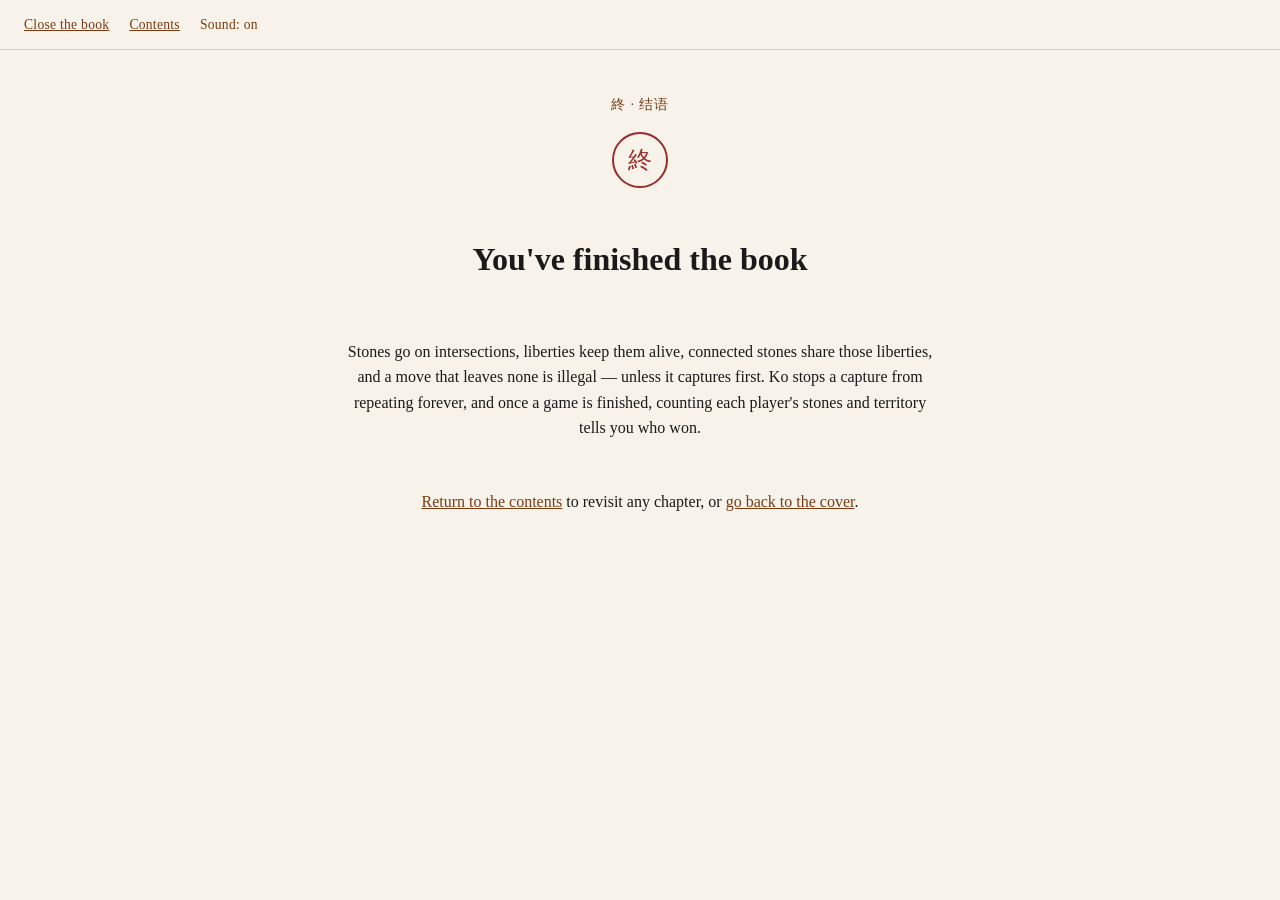
==== commit cfd86c8b: "Restore two-page Contents and simplify the page transition Split Contents back into two permanent pa" ====
--- a/closing.html
+++ b/closing.html
@@ -28,8 +28,6 @@
       </nav>
     </header>
     <main class="closing">
-      <div class="page-fold-shadow" aria-hidden="true"></div>
-      <div class="page-back leaf" aria-hidden="true"></div>
       <p class="chapter-kicker">終 · 结语</p>
       <div class="closing-seal" aria-hidden="true">終</div>
       <h1>You've finished the book</h1>
--- a/styles.css
+++ b/styles.css
@@ -128,41 +128,6 @@
 main {
   position: relative;
   z-index: 1;
-}
-
-/* Page-turn decorative layers (§6, §8, §14): two extra named elements living
-   inside main, always fully rendered (so their view-transition snapshot has
-   real content to animate) but pinned behind main's real content at rest via
-   a negative z-index — the browser captures each named element as its own
-   independent snapshot regardless of what's drawn over it in the live page,
-   so this "hidden behind" trick has zero effect on the transition itself,
-   only on ordinary, non-transitioning browsing. Sized to main's own box
-   (not the viewport) so they can never peek out past main's own footprint,
-   the same way the existing book-page name already lives on main itself. */
-.page-back,
-.page-fold-shadow {
-  position: absolute;
-  inset: 0;
-  z-index: -1;
-  pointer-events: none;
-  backface-visibility: hidden;
-}
-
-.page-back {
-  view-transition-name: page-back;
-  padding: 0;
-}
-
-.page-fold-shadow {
-  view-transition-name: page-fold-shadow;
-  background: linear-gradient(
-    to right,
-    transparent 0%,
-    rgb(20 12 4 / 35%) 46%,
-    rgb(20 12 4 / 35%) 54%,
-    transparent 100%
-  );
-  mix-blend-mode: multiply;
 }
 
 /* Tabletop backdrop (§5–§9): a fixed, viewport-anchored wood Go board and
@@ -502,19 +467,45 @@
   filter: url("#ink-brush");
 }
 
-/* Shared interior page material (§11/§13): aged, faintly fibrous paper for
-   any open-book page. Kept independent of .book-open's sizing so a future
-   Prologue/lesson page can adopt just the material. */
+/* Shared interior page material (§11/§13, strengthened for the traditional
+   Chinese antique-book refinement): aged, faintly fibrous paper for any
+   open-book page. Two hairline directions (not one) avoid a single visible
+   grain axis; two off-centre blotches replace one dead-centre vignette for
+   uneven tone; a fine speckle layer and a tinted inset edge-shadow read as
+   gentle foxing without going anywhere near parchment/burnt-paper territory.
+   Kept independent of .book-open's sizing so a future Prologue/lesson page
+   can adopt just the material. */
 .leaf {
   background-color: var(--leaf);
   background-image:
     repeating-linear-gradient(90deg, rgb(0 0 0 / 2%) 0 1px, transparent 1px 6px),
-    radial-gradient(ellipse at 50% 40%, transparent 55%, rgb(122 95 53 / 12%) 100%);
+    repeating-linear-gradient(3deg, rgb(0 0 0 / 1.5%) 0 1px, transparent 1px 9px),
+    repeating-radial-gradient(circle at 20% 30%, rgb(90 65 30 / 4%) 0 0.5px, transparent 0.5px 3px),
+    radial-gradient(ellipse 55% 45% at 28% 22%, rgb(122 95 53 / 8%), transparent 70%),
+    radial-gradient(ellipse 50% 40% at 74% 72%, rgb(122 95 53 / 7%), transparent 70%),
+    radial-gradient(ellipse at 50% 40%, transparent 55%, rgb(122 95 53 / 10%) 100%);
   border-radius: 0.15rem;
   box-shadow:
+    inset 0 0 0 1px rgb(122 95 53 / 10%),
+    inset 0 0 1.2rem rgb(122 95 53 / 10%),
     0 0.35rem 1rem rgb(60 40 15 / 20%),
     0 0.05rem 0.15rem rgb(60 40 15 / 15%);
   padding: 2.5rem 3rem 3rem;
+}
+
+/* .cover centres its book vertically in a header-free 100vh via flex; the
+   Contents shell sits under a real header instead, so plain document flow
+   left it hugging the top of the remaining space rather than centred the
+   way the closed cover was. Scoped to this one class (not global body/main)
+   so no other page's layout changes. ~3.2rem approximates the header's own
+   box (padding + line-height, stable at both required viewports since it
+   isn't driven by viewport size) — a small offset from the true value is
+   expected and acceptable, matching the cover's own page-thickness offset. */
+.book-open-shell {
+  min-height: calc(100vh - 3.2rem);
+  display: flex;
+  flex-direction: column;
+  justify-content: center;
 }
 
 /* Contents is one interior page, not an open two-page spread (§Change 2): it
@@ -522,7 +513,10 @@
    Contents never widens or re-centres the book — only the page content
    changes underneath the (unmoved) cover-sized silhouette. Reusing
    .cover-book's own width/aspect-ratio formula verbatim, rather than merely
-   approximating it, guarantees they match at every viewport by construction. */
+   approximating it, guarantees they match at every viewport by construction.
+   No height ceiling here: keeping content to ~4 rows per Contents page (two
+   pages total, see contents.html/contents-2.html) is what keeps the box near
+   5:7 without ever needing to shrink type to force a fit. */
 .book-open {
   width: clamp(16rem, 48vw, 30rem);
   aspect-ratio: 5 / 7;
@@ -554,11 +548,11 @@
   }
 }
 
-/* Contents: a printed table of contents on a single page — rows separated by
-   a rule, not cards or columns. Tight vertical rhythm keeps all 8 rows on one
-   page at the cover's narrow width; aspect-ratio's height:auto still lets the
-   page grow taller (never clip) if a narrow phone needs more room than 5:7
-   allows. */
+/* Contents: a printed table of contents, split across two pages (contents.html,
+   contents-2.html) so each page's ~4 rows sit close to the cover's 5:7
+   footprint without shrinking type — rows separated by a rule, not cards or
+   columns. aspect-ratio's height:auto still lets a page grow taller (never
+   clip) if a narrow phone needs more room than 5:7 allows. */
 .contents-list {
   list-style: none;
   padding: 0;
@@ -824,339 +818,98 @@
   animation: none;
 }
 
-/* Layered page curl (§1–§21): three independently named snapshots choreographed
-   together — book-page (front content), page-back (aged blank reverse face),
-   page-fold-shadow (a travelling shadow at the fold) — replace the old single
-   rigid rotateY plane. Cross-name stacking is fixed here and shared by both
-   directions, since which side (old/new) does the animating is what flips
-   between next/prev, not which name sits on top of which. */
-::view-transition-group(book-page) {
-  z-index: 3;
-}
-
-::view-transition-group(page-back) {
-  z-index: 2;
-}
-
-::view-transition-group(page-fold-shadow) {
-  z-index: 1;
-}
-
-::view-transition-old(book-page),
-::view-transition-new(book-page),
-::view-transition-old(page-back),
-::view-transition-new(page-back) {
-  backface-visibility: hidden;
-}
-
-/* A direct jump (contents list, header nav) never tags a direction: book-page
-   keeps its short default crossfade, and the two curl-only layers stay fully
-   suppressed since there is no fold to draw for a plain cut. */
+/* Page-turn transition (§simplification): book-page (== main) is the only
+   layer that turns now — no back sheet, no fold shadow, no segments. A
+   direct jump (contents list, header nav) never tags a direction, so it
+   keeps a short default crossfade instead of the slide below. */
 html:not([data-turn])::view-transition-old(book-page),
 html:not([data-turn])::view-transition-new(book-page) {
   animation-duration: 120ms;
 }
 
-html:not([data-turn])::view-transition-old(page-back),
-html:not([data-turn])::view-transition-new(page-back),
-html:not([data-turn])::view-transition-old(page-fold-shadow),
-html:not([data-turn])::view-transition-new(page-fold-shadow) {
-  animation: none;
-  opacity: 0;
-}
-
-/* The cover has no curl layers of its own, so suppress Contents' "new" side
-   of each to prevent any stray flash while the cover swings away — §12's
-   cover keeps its own separate, untouched keyframes below. */
-html[data-turn="open"]::view-transition-old(page-back),
-html[data-turn="open"]::view-transition-new(page-back),
-html[data-turn="open"]::view-transition-old(page-fold-shadow),
-html[data-turn="open"]::view-transition-new(page-fold-shadow) {
-  animation: none;
-  opacity: 0;
-}
-
-html[data-turn="next"]::view-transition-old(book-page),
-html[data-turn="next"]::view-transition-new(book-page),
-html[data-turn="next"]::view-transition-old(page-back),
-html[data-turn="next"]::view-transition-new(page-back),
-html[data-turn="open"]::view-transition-old(book-page),
+/* Cover opening: a heavier board, not a paper leaf, so book-page swings as a
+   single rigid plane on its own hinge here, untouched by the simplification. */
+html[data-turn="open"]::view-transition-old(book-page) {
+  transform-origin: left center;
+  animation: book-cover-open-out 650ms cubic-bezier(0.3, 0, 0.15, 1) both;
+}
+
 html[data-turn="open"]::view-transition-new(book-page) {
   transform-origin: left center;
-}
-
-html[data-turn="prev"]::view-transition-old(book-page),
-html[data-turn="prev"]::view-transition-new(book-page),
-html[data-turn="prev"]::view-transition-old(page-back),
-html[data-turn="prev"]::view-transition-new(page-back) {
-  transform-origin: right center;
-}
-
-/* Cover opening (§20): a heavier board, not a paper leaf, so book-page swings
-   as a single rigid plane here rather than joining the layered curl — no
-   back face or fold shadow to reveal, which is exactly why both are
-   suppressed above for this direction. */
-html[data-turn="open"]::view-transition-old(book-page) {
-  animation: book-cover-open-out 650ms cubic-bezier(0.3, 0, 0.15, 1) both;
-}
-
-html[data-turn="open"]::view-transition-new(book-page) {
   animation: book-cover-open-in 650ms cubic-bezier(0.3, 0, 0.15, 1) both;
 }
 
-/* Next (§4–§9): the destination is already the visible "new" book-page —
-   static from frame 0, z-index below everything else, nothing fades or pops
-   in underneath it. Everything that moves is the outgoing "old" side: the
-   front face rotates off the spine while its visible width narrows from the
-   free (right) edge inward (clip-path, not just rotation, so the edge really
-   travels rather than the whole rectangle just tilting); the back face stays
-   hidden past its own 90° until right around when the front face passes its
-   own 90°, so one takes over from the other with no dead gap; the fold
-   shadow travels with that same boundary and fades in and out across bands
-   roughly matching §8's 0/20–40/40–65/65–90/100 progression. */
+/* Next: the current page eases a short distance left while fading out; the
+   destination page starts a short distance to the right, fully transparent,
+   and eases into its resting position while fading in. Restrained horizontal
+   movement standing in for a page turn, not a literal paper simulation. */
+html[data-turn="next"]::view-transition-old(book-page) {
+  animation: page-slide-out-next 380ms cubic-bezier(0.4, 0, 0.2, 1) both;
+}
+
 html[data-turn="next"]::view-transition-new(book-page) {
-  animation: none;
-  opacity: 1;
-  z-index: 0;
-}
-
-html[data-turn="next"]::view-transition-old(book-page) {
-  z-index: 3;
-  animation: page-curl-content-next 620ms cubic-bezier(0.4, 0, 0.2, 1) both;
-}
-
-html[data-turn="next"]::view-transition-old(page-back) {
-  animation: page-curl-back-next 620ms cubic-bezier(0.4, 0, 0.2, 1) both;
-}
-
-html[data-turn="next"]::view-transition-old(page-fold-shadow) {
-  animation: page-curl-shadow-next 620ms cubic-bezier(0.4, 0, 0.2, 1) both;
-}
-
-html[data-turn="next"]::view-transition-new(page-back),
-html[data-turn="next"]::view-transition-new(page-fold-shadow) {
-  animation: none;
-  opacity: 0;
-}
-
-/* Prev (§11): a genuine mirror, not the next keyframes played in reverse —
-   the hinge moves to the right edge, the free edge now travels left → right,
-   and it's the incoming "new" side that does the turning while the outgoing
-   "old" side is the static destination already sitting there. */
+  animation: page-slide-in-next 380ms cubic-bezier(0.4, 0, 0.2, 1) both;
+}
+
+/* Previous: a genuine mirror of Next — the current page eases right while
+   fading out, the destination page enters from the left. */
 html[data-turn="prev"]::view-transition-old(book-page) {
-  animation: none;
-  opacity: 1;
-  z-index: 0;
+  animation: page-slide-out-prev 380ms cubic-bezier(0.4, 0, 0.2, 1) both;
 }
 
 html[data-turn="prev"]::view-transition-new(book-page) {
-  z-index: 3;
-  animation: page-curl-content-prev 620ms cubic-bezier(0.4, 0, 0.2, 1) both;
-}
-
-html[data-turn="prev"]::view-transition-new(page-back) {
-  animation: page-curl-back-prev 620ms cubic-bezier(0.4, 0, 0.2, 1) both;
-}
-
-html[data-turn="prev"]::view-transition-new(page-fold-shadow) {
-  animation: page-curl-shadow-prev 620ms cubic-bezier(0.4, 0, 0.2, 1) both;
-}
-
-html[data-turn="prev"]::view-transition-old(page-back),
-html[data-turn="prev"]::view-transition-old(page-fold-shadow) {
-  animation: none;
-  opacity: 0;
-}
-
-@keyframes page-curl-content-next {
+  animation: page-slide-in-prev 380ms cubic-bezier(0.4, 0, 0.2, 1) both;
+}
+
+@keyframes page-slide-out-next {
   0% {
-    transform: perspective(1600px) rotateY(0deg) skewY(0deg) scaleX(1);
-    clip-path: inset(0 0% 0 0);
-  }
-
-  18% {
-    animation-timing-function: cubic-bezier(0.3, 0, 0.4, 1);
-    transform: perspective(1600px) rotateY(-24deg) skewY(-1deg) scaleX(0.99);
-    clip-path: inset(0 5% 0 0);
-  }
-
-  45% {
-    animation-timing-function: cubic-bezier(0.5, 0, 0.35, 1);
-    transform: perspective(1600px) rotateY(-74deg) skewY(-2.5deg) scaleX(0.94);
-    clip-path: inset(0 36% 0 0);
-  }
-
-  68% {
-    transform: perspective(1600px) rotateY(-98deg) skewY(-1deg) scaleX(0.92);
-    clip-path: inset(0 58% 0 0);
-  }
-
-  88% {
-    animation-timing-function: ease-out;
-    transform: perspective(1600px) rotateY(-140deg) skewY(0deg) scaleX(0.9);
-    clip-path: inset(0 82% 0 0);
+    transform: translateX(0);
+    opacity: 1;
+    filter: drop-shadow(0 0 0 transparent);
   }
 
   100% {
-    transform: perspective(1600px) rotateY(-172deg) skewY(0deg) scaleX(0.9);
-    clip-path: inset(0 100% 0 0);
-  }
-}
-
-@keyframes page-curl-back-next {
+    transform: translateX(-8%);
+    opacity: 0;
+    filter: drop-shadow(-0.35rem 0 0.6rem rgb(20 12 4 / 12%));
+  }
+}
+
+@keyframes page-slide-in-next {
   0% {
-    transform: perspective(1600px) rotateY(102deg) scaleX(0.9);
-    clip-path: inset(0 0 0 100%);
-  }
-
-  18% {
-    transform: perspective(1600px) rotateY(96deg) scaleX(0.9);
-    clip-path: inset(0 0 0 95%);
-  }
-
-  45% {
-    animation-timing-function: cubic-bezier(0.5, 0, 0.35, 1);
-    transform: perspective(1600px) rotateY(70deg) scaleX(0.93);
-    clip-path: inset(0 0 0 64%);
-  }
-
-  68% {
-    transform: perspective(1600px) rotateY(30deg) scaleX(0.95);
-    clip-path: inset(0 0 0 42%);
-  }
-
-  88% {
-    animation-timing-function: ease-out;
-    transform: perspective(1600px) rotateY(-8deg) scaleX(0.97);
-    clip-path: inset(0 0 0 18%);
+    transform: translateX(8%);
+    opacity: 0;
   }
 
   100% {
-    transform: perspective(1600px) rotateY(-24deg) scaleX(0.98);
-    clip-path: inset(0 0 0 0%);
-  }
-}
-
-@keyframes page-curl-shadow-next {
+    transform: translateX(0);
+    opacity: 1;
+  }
+}
+
+@keyframes page-slide-out-prev {
   0% {
+    transform: translateX(0);
+    opacity: 1;
+    filter: drop-shadow(0 0 0 transparent);
+  }
+
+  100% {
+    transform: translateX(8%);
     opacity: 0;
-    transform: translateX(38%);
-  }
-
-  30% {
-    opacity: 0.5;
-    transform: translateX(14%);
-  }
-
-  52% {
-    opacity: 0.85;
-    transform: translateX(-6%);
-  }
-
-  78% {
-    opacity: 0.3;
-    transform: translateX(-32%);
+    filter: drop-shadow(0.35rem 0 0.6rem rgb(20 12 4 / 12%));
+  }
+}
+
+@keyframes page-slide-in-prev {
+  0% {
+    transform: translateX(-8%);
+    opacity: 0;
   }
 
   100% {
-    opacity: 0;
-    transform: translateX(-55%);
-  }
-}
-
-@keyframes page-curl-content-prev {
-  0% {
-    transform: perspective(1600px) rotateY(0deg) skewY(0deg) scaleX(1);
-    clip-path: inset(0 0 0 0%);
-  }
-
-  18% {
-    animation-timing-function: cubic-bezier(0.3, 0, 0.4, 1);
-    transform: perspective(1600px) rotateY(24deg) skewY(1deg) scaleX(0.99);
-    clip-path: inset(0 0 0 5%);
-  }
-
-  45% {
-    animation-timing-function: cubic-bezier(0.5, 0, 0.35, 1);
-    transform: perspective(1600px) rotateY(74deg) skewY(2.5deg) scaleX(0.94);
-    clip-path: inset(0 0 0 36%);
-  }
-
-  68% {
-    transform: perspective(1600px) rotateY(98deg) skewY(1deg) scaleX(0.92);
-    clip-path: inset(0 0 0 58%);
-  }
-
-  88% {
-    animation-timing-function: ease-out;
-    transform: perspective(1600px) rotateY(140deg) skewY(0deg) scaleX(0.9);
-    clip-path: inset(0 0 0 82%);
-  }
-
-  100% {
-    transform: perspective(1600px) rotateY(172deg) skewY(0deg) scaleX(0.9);
-    clip-path: inset(0 0 0 100%);
-  }
-}
-
-@keyframes page-curl-back-prev {
-  0% {
-    transform: perspective(1600px) rotateY(-102deg) scaleX(0.9);
-    clip-path: inset(0 100% 0 0);
-  }
-
-  18% {
-    transform: perspective(1600px) rotateY(-96deg) scaleX(0.9);
-    clip-path: inset(0 95% 0 0);
-  }
-
-  45% {
-    animation-timing-function: cubic-bezier(0.5, 0, 0.35, 1);
-    transform: perspective(1600px) rotateY(-70deg) scaleX(0.93);
-    clip-path: inset(0 64% 0 0);
-  }
-
-  68% {
-    transform: perspective(1600px) rotateY(-30deg) scaleX(0.95);
-    clip-path: inset(0 42% 0 0);
-  }
-
-  88% {
-    animation-timing-function: ease-out;
-    transform: perspective(1600px) rotateY(8deg) scaleX(0.97);
-    clip-path: inset(0 18% 0 0);
-  }
-
-  100% {
-    transform: perspective(1600px) rotateY(24deg) scaleX(0.98);
-    clip-path: inset(0 0% 0 0);
-  }
-}
-
-@keyframes page-curl-shadow-prev {
-  0% {
-    opacity: 0;
-    transform: translateX(-38%);
-  }
-
-  30% {
-    opacity: 0.5;
-    transform: translateX(-14%);
-  }
-
-  52% {
-    opacity: 0.85;
-    transform: translateX(6%);
-  }
-
-  78% {
-    opacity: 0.3;
-    transform: translateX(32%);
-  }
-
-  100% {
-    opacity: 0;
-    transform: translateX(55%);
+    transform: translateX(0);
+    opacity: 1;
   }
 }
 
